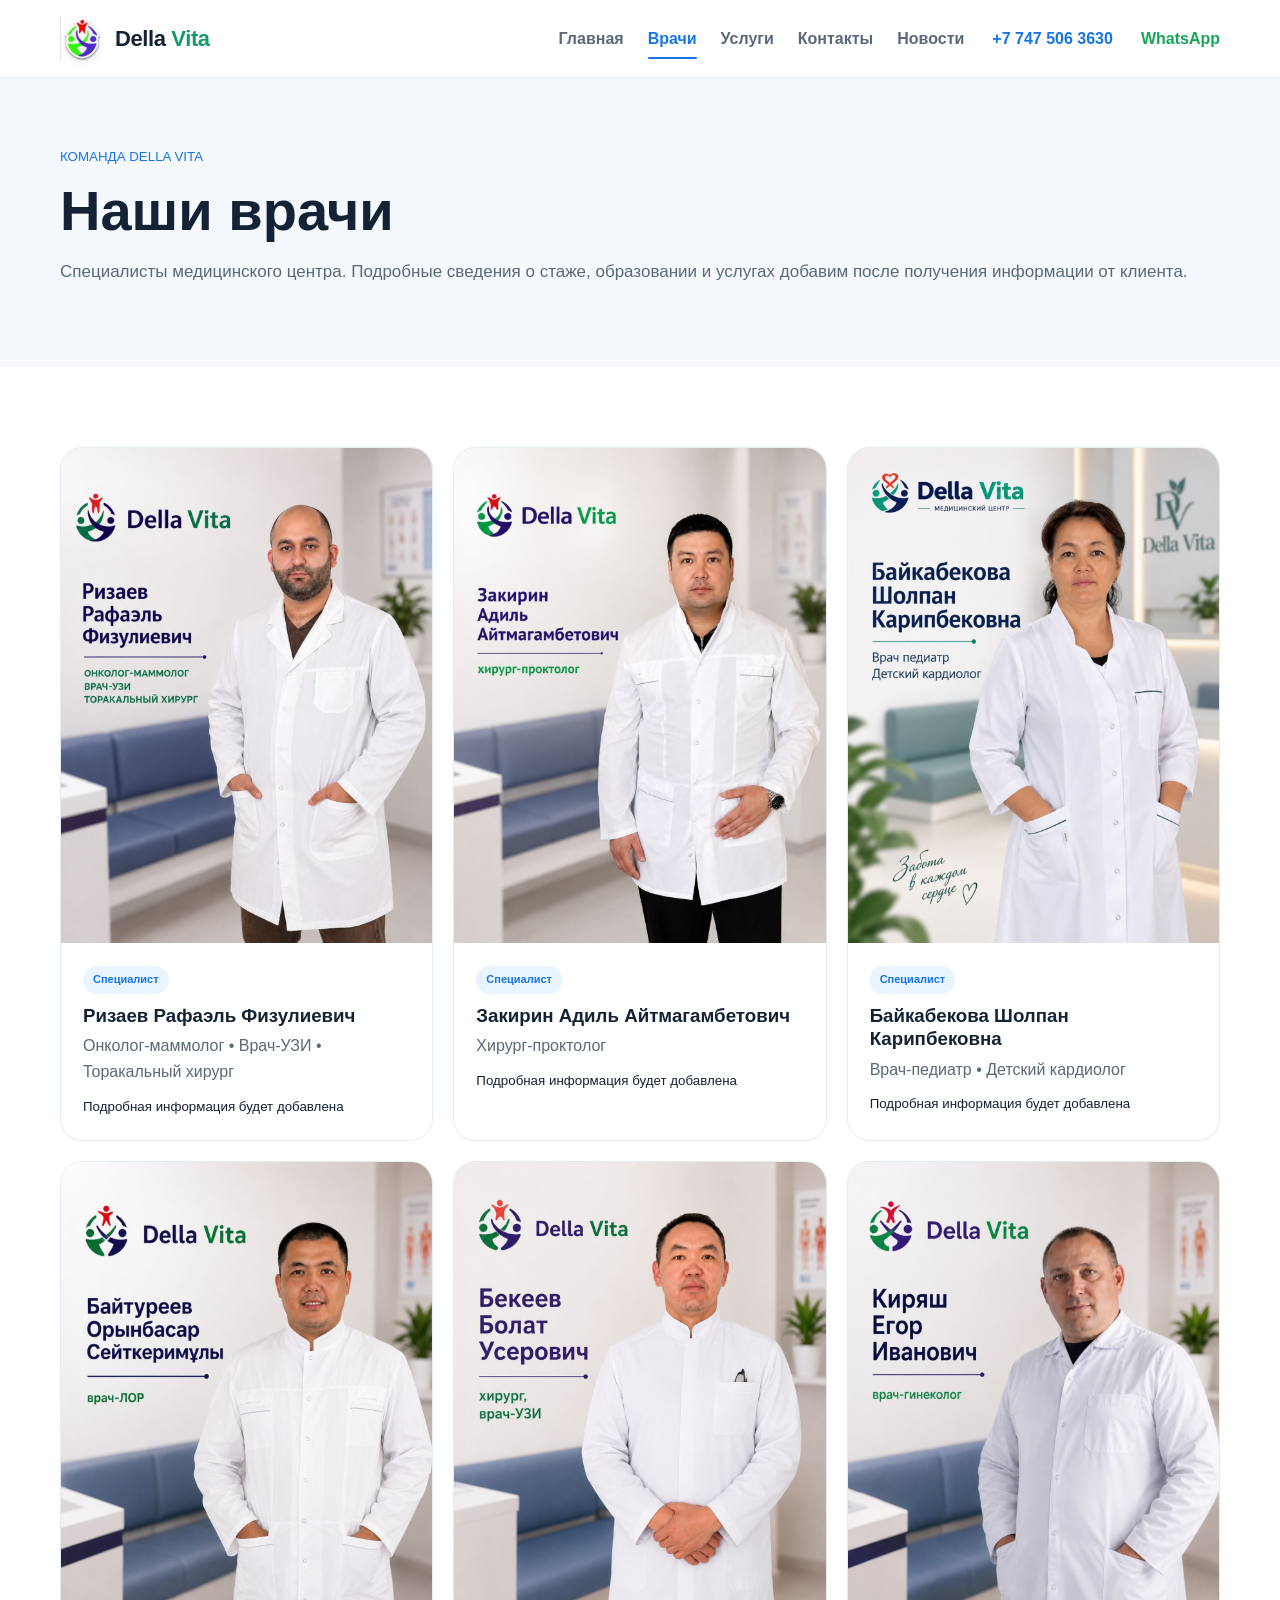
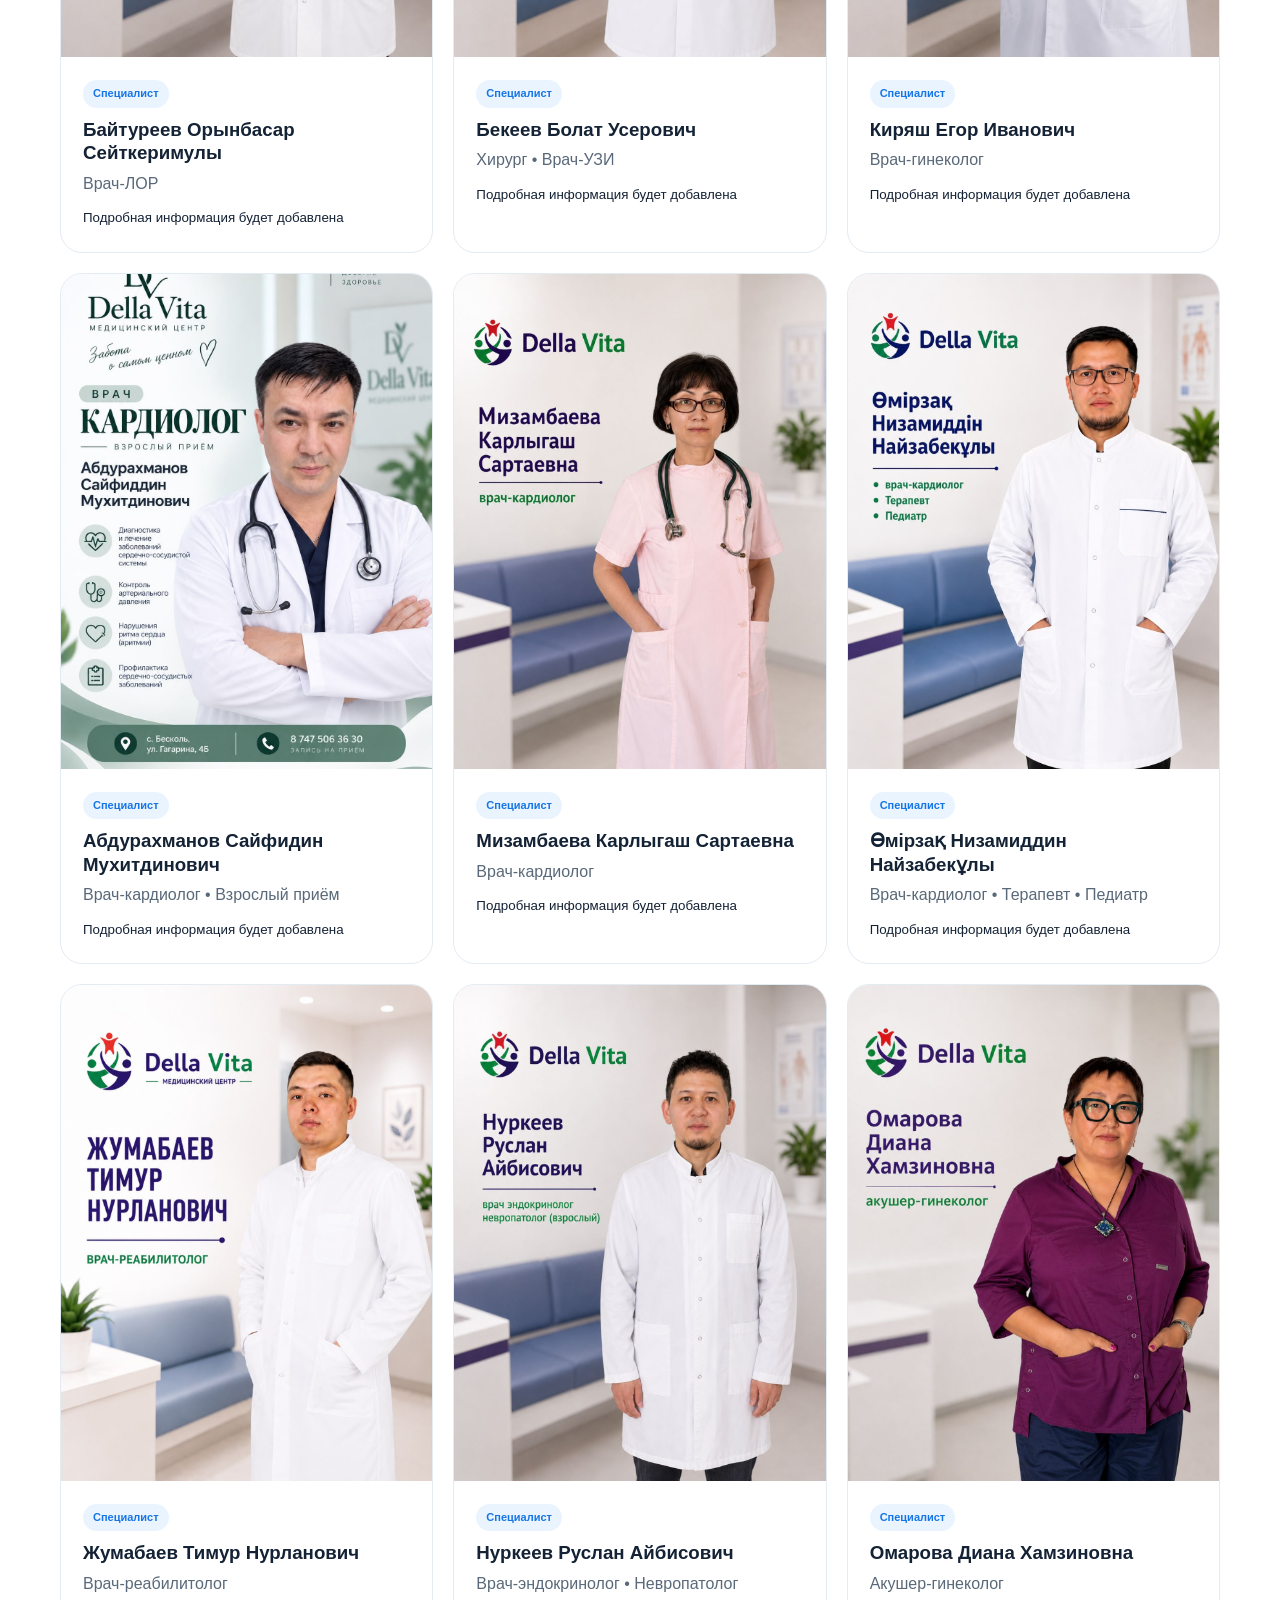
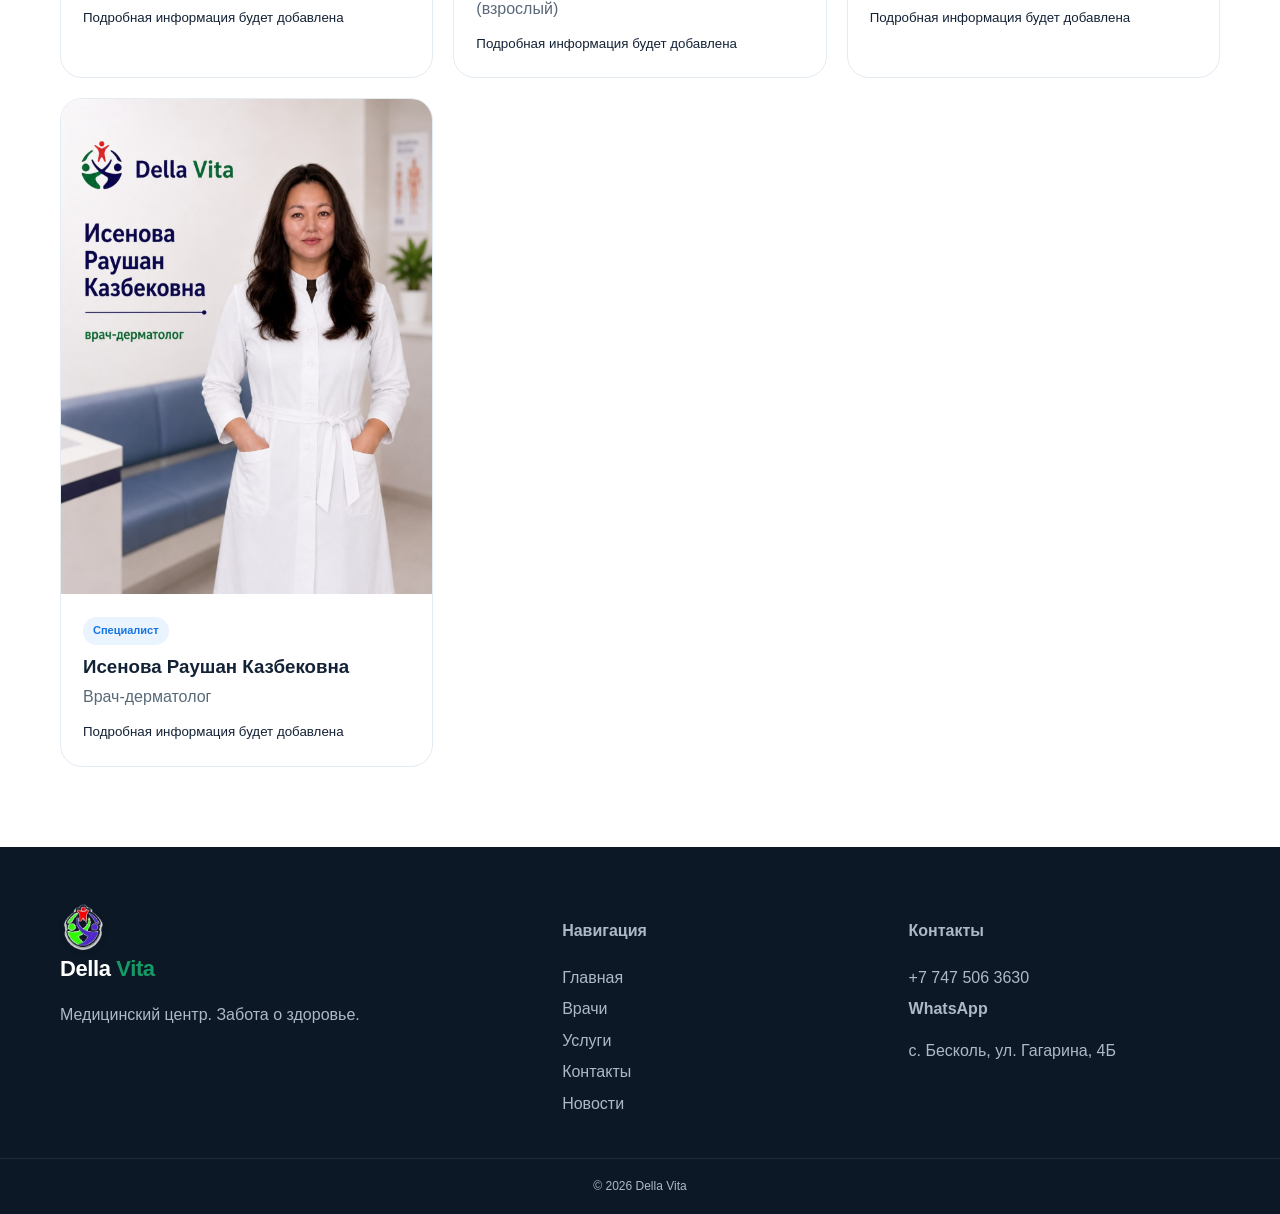
==== doctors.html @ 8c494fd3 "Add files via upload" ====
<!DOCTYPE html>
<html lang="ru">
 <head>
  <meta charset="utf-8"/>
  <meta content="width=device-width,initial-scale=1" name="viewport"/>
  <meta content="Врачи медицинского центра Della Vita: специалисты и направления приёма." name="description"/>
  <title>
   Врачи — Della Vita
  </title>
  <link href="style.css" rel="stylesheet"/>
 </head>
 <body>
  <header>
   <div class="wrap nav">
    <a class="logo" href="index.html">
     <img alt="Della Vita" src="logo.png"/>
     <span>
      Della
      <em>
       Vita
      </em>
     </span>
    </a>
    <button aria-label="Открыть меню" class="menuBtn" type="button">
     ☰
    </button>
    <nav>
     <a href="index.html">
      Главная
     </a>
     <a class="active" href="doctors.html">
      Врачи
     </a>
     <a href="services.html">
      Услуги
     </a>
     <a href="contacts.html">
      Контакты
     </a>
     <a href="news.html">
      Новости
     </a>
    </nav>
    <a class="phone" href="tel:+77475063630">
     +7 747 506 3630
    </a>
    <a aria-label="Написать в WhatsApp" class="waTop" href="https://wa.me/77475063630" rel="noopener" target="_blank">
     WhatsApp
    </a>
   </div>
  </header>
  <main>
   <section class="page">
    <div class="wrap">
     <small class="blue">
      КОМАНДА DELLA VITA
     </small>
     <h1>
      Наши врачи
     </h1>
     <p>
      Специалисты медицинского центра. Подробные сведения о стаже, образовании и услугах добавим после получения информации от клиента.
     </p>
    </div>
   </section>
   <section class="section">
    <div class="wrap">
     <div class="doctorGrid">
      <article class="doctor">
       <div class="doctorPhoto">
        <img alt="Ризаев Рафаэль Физулиевич" loading="lazy" src="doctor-01.jpg"/>
       </div>
       <div>
        <span class="tag">
         Специалист
        </span>
        <h3>
         Ризаев Рафаэль Физулиевич
        </h3>
        <p>
         Онколог-маммолог • Врач-УЗИ • Торакальный хирург
        </p>
        <small>
         Подробная информация будет добавлена
        </small>
       </div>
      </article>
      <article class="doctor">
       <div class="doctorPhoto">
        <img alt="Закирин Адиль Айтмагамбетович" loading="lazy" src="doctor-02.jpg"/>
       </div>
       <div>
        <span class="tag">
         Специалист
        </span>
        <h3>
         Закирин Адиль Айтмагамбетович
        </h3>
        <p>
         Хирург-проктолог
        </p>
        <small>
         Подробная информация будет добавлена
        </small>
       </div>
      </article>
      <article class="doctor">
       <div class="doctorPhoto">
        <img alt="Байкабекова Шолпан Карипбековна" loading="lazy" src="doctor-03.jpg"/>
       </div>
       <div>
        <span class="tag">
         Специалист
        </span>
        <h3>
         Байкабекова Шолпан Карипбековна
        </h3>
        <p>
         Врач-педиатр • Детский кардиолог
        </p>
        <small>
         Подробная информация будет добавлена
        </small>
       </div>
      </article>
      <article class="doctor">
       <div class="doctorPhoto">
        <img alt="Байтуреев Орынбасар Сейткеримулы" loading="lazy" src="doctor-04.jpg"/>
       </div>
       <div>
        <span class="tag">
         Специалист
        </span>
        <h3>
         Байтуреев Орынбасар Сейткеримулы
        </h3>
        <p>
         Врач-ЛОР
        </p>
        <small>
         Подробная информация будет добавлена
        </small>
       </div>
      </article>
      <article class="doctor">
       <div class="doctorPhoto">
        <img alt="Бекеев Болат Усерович" loading="lazy" src="doctor-05.jpg"/>
       </div>
       <div>
        <span class="tag">
         Специалист
        </span>
        <h3>
         Бекеев Болат Усерович
        </h3>
        <p>
         Хирург • Врач-УЗИ
        </p>
        <small>
         Подробная информация будет добавлена
        </small>
       </div>
      </article>
      <article class="doctor">
       <div class="doctorPhoto">
        <img alt="Киряш Егор Иванович" loading="lazy" src="doctor-06.jpg"/>
       </div>
       <div>
        <span class="tag">
         Специалист
        </span>
        <h3>
         Киряш Егор Иванович
        </h3>
        <p>
         Врач-гинеколог
        </p>
        <small>
         Подробная информация будет добавлена
        </small>
       </div>
      </article>
      <article class="doctor">
       <div class="doctorPhoto">
        <img alt="Абдурахманов Сайфидин Мухитдинович" loading="lazy" src="doctor-07.jpg"/>
       </div>
       <div>
        <span class="tag">
         Специалист
        </span>
        <h3>
         Абдурахманов Сайфидин Мухитдинович
        </h3>
        <p>
         Врач-кардиолог • Взрослый приём
        </p>
        <small>
         Подробная информация будет добавлена
        </small>
       </div>
      </article>
      <article class="doctor">
       <div class="doctorPhoto">
        <img alt="Мизамбаева Карлыгаш Сартаевна" loading="lazy" src="doctor-08.jpg"/>
       </div>
       <div>
        <span class="tag">
         Специалист
        </span>
        <h3>
         Мизамбаева Карлыгаш Сартаевна
        </h3>
        <p>
         Врач-кардиолог
        </p>
        <small>
         Подробная информация будет добавлена
        </small>
       </div>
      </article>
      <article class="doctor">
       <div class="doctorPhoto">
        <img alt="Өмірзақ Низамиддин Найзабекұлы" loading="lazy" src="doctor-09.jpg"/>
       </div>
       <div>
        <span class="tag">
         Специалист
        </span>
        <h3>
         Өмірзақ Низамиддин Найзабекұлы
        </h3>
        <p>
         Врач-кардиолог • Терапевт • Педиатр
        </p>
        <small>
         Подробная информация будет добавлена
        </small>
       </div>
      </article>
      <article class="doctor">
       <div class="doctorPhoto">
        <img alt="Жумабаев Тимур Нурланович" loading="lazy" src="doctor-10.jpg"/>
       </div>
       <div>
        <span class="tag">
         Специалист
        </span>
        <h3>
         Жумабаев Тимур Нурланович
        </h3>
        <p>
         Врач-реабилитолог
        </p>
        <small>
         Подробная информация будет добавлена
        </small>
       </div>
      </article>
      <article class="doctor">
       <div class="doctorPhoto">
        <img alt="Нуркеев Руслан Айбисович" loading="lazy" src="doctor-11.jpg"/>
       </div>
       <div>
        <span class="tag">
         Специалист
        </span>
        <h3>
         Нуркеев Руслан Айбисович
        </h3>
        <p>
         Врач-эндокринолог • Невропатолог (взрослый)
        </p>
        <small>
         Подробная информация будет добавлена
        </small>
       </div>
      </article>
      <article class="doctor">
       <div class="doctorPhoto">
        <img alt="Омарова Диана Хамзиновна" loading="lazy" src="doctor-12.jpg"/>
       </div>
       <div>
        <span class="tag">
         Специалист
        </span>
        <h3>
         Омарова Диана Хамзиновна
        </h3>
        <p>
         Акушер-гинеколог
        </p>
        <small>
         Подробная информация будет добавлена
        </small>
       </div>
      </article>
      <article class="doctor">
       <div class="doctorPhoto">
        <img alt="Исенова Раушан Казбековна" loading="lazy" src="doctor-13.jpg"/>
       </div>
       <div>
        <span class="tag">
         Специалист
        </span>
        <h3>
         Исенова Раушан Казбековна
        </h3>
        <p>
         Врач-дерматолог
        </p>
        <small>
         Подробная информация будет добавлена
        </small>
       </div>
      </article>
     </div>
    </div>
   </section>
  </main>
  <footer>
   <div class="wrap foot">
    <div>
     <a class="logo" href="index.html">
      <img alt="Della Vita" src="logo.png"/>
      <span>
       Della
       <em>
        Vita
       </em>
      </span>
     </a>
     <p>
      Медицинский центр. Забота о здоровье.
     </p>
    </div>
    <div>
     <h4>
      Навигация
     </h4>
     <a href="index.html">
      Главная
     </a>
     <a href="doctors.html">
      Врачи
     </a>
     <a href="services.html">
      Услуги
     </a>
     <a href="contacts.html">
      Контакты
     </a>
     <a href="news.html">
      Новости
     </a>
    </div>
    <div>
     <h4>
      Контакты
     </h4>
     <a href="tel:+77475063630">
      +7 747 506 3630
     </a>
     <a class="waFooter" href="https://wa.me/77475063630" rel="noopener" target="_blank">
      WhatsApp
     </a>
     <p>
      с. Бесколь, ул. Гагарина, 4Б
     </p>
    </div>
   </div>
   <div class="copy">
    © 2026 Della Vita
   </div>
  </footer>
  <script src="script.js">
  </script>
 </body>
</html>
---- style.css ----
* {
    box-sizing:border-box;
}
body {
    margin:0;
    font-family:Arial,sans-serif;
    color:#142235;
    line-height:1.6;
    overflow-x:hidden;
}
a {
    text-decoration:none;
}
.wrap {
    width:min(1160px,calc(100% - 32px));
    margin:auto;
}
header {
    height:78px;
    border-bottom:1px solid #e5edf4;
    background:#fff;
}
.nav {
    height:100%;
    display:flex;
    align-items:center;
    gap:28px;
}
.logo {
    font-size:21px;
    font-weight:800;
    color:#142235;
}
.logo b {
    display:inline-grid;
    place-items:center;
    background:#1675e5;
    color:#fff;
    width:38px;
    height:38px;
    border-radius:11px;
    margin-right:8px;
}
.nav nav {
    display:flex;
    gap:24px;
    margin-left:auto;
}
.nav nav a {
    color:#596979;
    font-weight:700;
}
.nav nav a.active,.nav nav a:hover {
    color:#1675e5;
}
.phone {
    color:#1675e5;
    font-weight:800;
}
.menuBtn {
    display:none;
}
.hero {
    padding:75px 0;
    background:linear-gradient(135deg,#f2f8ff,#fff);
}
.heroGrid {
    display:grid;
    grid-template-columns:1.05fr .95fr;
    gap:60px;
    align-items:center;
}
.blue {
    color:#1675e5;
}
.hero h1,.page h1 {
    font-size:56px;
    line-height:1.08;
    margin:12px 0;
}
.hero p,.page p {
    color:#596979;
    font-size:17px;
}
.btn {
    display:inline-block;
    padding:13px 21px;
    background:#1675e5;
    color:#fff;
    border-radius:12px;
    font-weight:800;
    margin:10px 7px 0 0;
}
.btn.dark {
    background:#142235;
}
.btn.light {
    background:#fff;
    color:#142235;
    border:1px solid #e2eaf1;
}
.facts {
    margin-top:28px;
}
.cardBlue {
    position:relative;
    overflow:hidden;
    min-height:430px;
    border-radius:30px;
    background:linear-gradient(145deg,#0d5fc7,#48a6ff);
    color:#fff;
    padding:40px;
    display:flex;
    flex-direction:column;
    justify-content:end;
}
.cardBlue .plus {
    font-size:150px;
    opacity:.12;
    position:absolute;
    right:30px;
    top:20px;
    line-height:1;
}
.section {
    padding:80px 0;
}
.grid3,.doctorGrid,.blogGrid {
    display:grid;
    grid-template-columns:repeat(3,1fr);
    gap:20px;
}
.box,.doctor,.blog {
    border:1px solid #e3ebf3;
    border-radius:22px;
    overflow:hidden;
    background:#fff;
    padding:28px;
}
.soft,.page {
    background:#f5f9fd;
}
.preview {
    display:grid;
    grid-template-columns:.75fr 1.25fr;
    border:1px solid #e3ebf3;
    border-radius:22px;
    overflow:hidden;
    background:#fff;
}
.photo,.blogImg {
    min-height:280px;
    background:#e2f1ff;
    display:grid;
    place-items:center;
    color:#8098ad;
    font-weight:700;
}
.preview>div:last-child {
    padding:38px;
}
.tag {
    display:inline-block;
    background:#eaf4ff;
    color:#1675e5;
    padding:5px 10px;
    border-radius:20px;
    font-size:11px;
    font-weight:800;
}
.cta {
    background:#142235;
    color:#fff;
    border-radius:22px;
    padding:35px;
    display:flex;
    justify-content:space-between;
    align-items:center;
}
.page {
    padding:65px 0;
}
.serviceGrid,.contactGrid {
    display:grid;
    grid-template-columns:repeat(2,1fr);
    gap:20px;
}
.doctor {
    padding:0;
}
.doctor>div:last-child {
    padding:22px;
}
.blog {
    padding:0;
}
.blog .pad {
    padding:22px;
}
.notice {
    padding:18px;
    background:#edf7ff;
    border-radius:14px;
    margin-top:22px;
}
footer {
    background:#0d1826;
    color:#aeb9c7;
    padding:50px 0 0;
}
.foot {
    display:grid;
    grid-template-columns:1.5fr 1fr 1fr;
    gap:35px;
    padding-bottom:35px;
}
.foot a {
    color:#aeb9c7;
    display:block;
    margin:6px 0;
}
.foot .logo {
    color:#fff;
}
.copy {
    text-align:center;
    border-top:1px solid #ffffff15;
    padding:18px;
    font-size:12px;
}
@media(max-width:800px) {
    .nav nav {
        display:none;
    }
    .menuBtn {
        display:block;
        margin-left:auto;
        border:0;
        background:none;
        font-size:25px;
    }
    .phone {
        display:none;
    }
    .heroGrid,.preview {
        grid-template-columns:1fr;
    }
    .grid3,.doctorGrid,.blogGrid {
        grid-template-columns:1fr 1fr;
    }
    .serviceGrid,.contactGrid {
        grid-template-columns:1fr;
    }
    .foot {
        grid-template-columns:1fr 1fr;
    }
}
@media(max-width:560px) {
    .hero h1,.page h1 {
        font-size:40px;
    }
    .section {
        padding:60px 0;
    }
    .grid3,.doctorGrid,.blogGrid {
        grid-template-columns:1fr;
    }
    .cta {
        display:block;
    }
    .foot {
        grid-template-columns:1fr;
    }
    .cardBlue {
        min-height:300px;
    }
}
/* Doctor photos and stable cards */ .doctor {
    padding:0;
    display:flex;
    flex-direction:column;
    min-width:0;
}
.doctorPhoto {
    aspect-ratio:3/4;
    background:#eaf4ff;
    overflow:hidden;
}
.doctorPhoto img {
    width:100%;
    height:100%;
    object-fit:cover;
    display:block;
}
.doctor>div:last-child {
    padding:22px;
    flex:1;
}
.doctor h3 {
    margin:10px 0 6px;
    line-height:1.25;
}
.doctor p {
    color:#596979;
    margin:0 0 8px;
}
.previewPhoto {
    padding:0;
    overflow:hidden;
}
.previewPhoto img {
    width:100%;
    height:100%;
    min-height:280px;
    object-fit:cover;
    display:block;
}
@media(max-width:800px) {
    .nav {
        position:relative;
    }
    .nav nav.mobileOpen {
        display:flex;
        position:absolute;
        top:78px;
        left:0;
        right:0;
        margin:0;
        padding:16px;
        background:#fff;
        border:1px solid #e5edf4;
        border-radius:0 0 16px 16px;
        box-shadow:0 14px 35px #14223520;
        flex-direction:column;
        gap:14px;
        z-index:20;
    }
    .menuBtn {
        cursor:pointer;
    }
}
/* ===== Modern motion & interactions ===== */ html {
    scroll-behavior:smooth;
}
body {
    background:#fff;
}
body:before {
    content:"";
    position:fixed;
    left:0;
    top:0;
    width:var(--scroll-progress,0%);
    height:3px;
    background:#1675e5;
    z-index:9999;
    box-shadow:0 0 12px #1675e566;
    transition:width .08s linear;
}
header {
    position:sticky;
    top:0;
    z-index:100;
    transition:box-shadow .35s ease,background .35s ease,transform .35s ease;
}
header.scrolled {
    box-shadow:0 8px 28px #14223518;
    background:#fffffff2;
    backdrop-filter:blur(12px);
}
.logo {
    transition:transform .25s ease,color .25s ease;
}
.logo:hover {
    transform:translateY(-2px);
}
.logo b {
    transition:transform .35s ease,box-shadow .35s ease;
}
.logo:hover b {
    transform:rotate(-8deg) scale(1.08);
    box-shadow:0 8px 18px #1675e54d;
}
.nav nav a {
    position:relative;
    transition:color .25s ease,transform .25s ease;
}
.nav nav a:after {
    content:"";
    position:absolute;
    left:0;
    right:100%;
    bottom:-8px;
    height:2px;
    background:#1675e5;
    border-radius:4px;
    transition:right .25s ease;
}
.nav nav a:hover {
    transform:translateY(-2px);
}
.nav nav a:hover:after,.nav nav a.active:after {
    right:0;
}
.phone {
    transition:transform .25s ease,opacity .25s ease;
}
.phone:hover {
    transform:translateY(-2px);
    opacity:.8;
}
.menuBtn {
    transition:transform .25s ease;
}
.menuBtn:hover {
    transform:scale(1.12) rotate(3deg);
}
.hero {
    position:relative;
    overflow:hidden;
}
.hero:before {
    content:"";
    position:absolute;
    width:420px;
    height:420px;
    border-radius:50%;
    background:#1675e50d;
    right:-180px;
    top:-180px;
    animation:floatBlob 8s ease-in-out infinite;
}
@keyframes floatBlob {
    0%,100% {
        transform:translate(0,0) scale(1);
    }
    50% {
        transform:translate(-25px,25px) scale(1.06);
    }
}
.heroGrid>div:first-child {
    animation:heroIn .8s ease both;
}
.cardBlue {
    animation:heroCardIn 1s .15s ease both;
    transition:transform .45s ease,box-shadow .45s ease;
}
.cardBlue:hover {
    transform:translateY(-8px) rotate(.4deg);
    box-shadow:0 24px 50px #1675e52e;
}
.cardBlue .plus {
    transition:transform .7s ease,opacity .4s ease;
}
.cardBlue:hover .plus {
    transform:rotate(18deg) scale(1.08);
    opacity:.18;
}
@keyframes heroIn {
    from {
        opacity:0;
        transform:translateX(-35px);
    }
    to {
        opacity:1;
        transform:none;
    }
}
@keyframes heroCardIn {
    from {
        opacity:0;
        transform:translateX(35px) scale(.97);
    }
    to {
        opacity:1;
        transform:none;
    }
}
.btn {
    position:relative;
    overflow:hidden;
    transition:transform .25s ease,box-shadow .25s ease,background .25s ease;
}
.btn:before {
    content:"";
    position:absolute;
    inset:0;
    background:linear-gradient(110deg,transparent 25%,#ffffff55 50%,transparent 75%);
    transform:translateX(-120%);
    transition:transform .6s ease;
}
.btn:hover {
    transform:translateY(-3px);
    box-shadow:0 12px 25px #1675e52e;
}
.btn:hover:before {
    transform:translateX(120%);
}
.btn:active {
    transform:translateY(0) scale(.98);
}
.box,.doctor,.newsCard,.blog,.preview,.cta {
    transition:transform .4s cubic-bezier(.2,.8,.2,1),box-shadow .4s ease,border-color .4s ease;
}
.box:hover,.doctor:hover,.newsCard:hover,.blog:hover,.preview:hover {
    transform:translateY(-8px);
    box-shadow:0 18px 40px #14223518;
    border-color:#cfe2f4;
}
.box:hover .blue,.doctor:hover .tag,.newsCard:hover .tag {
    letter-spacing:.4px;
}
.doctorPhoto,.previewPhoto {
    position:relative;
}
.doctorPhoto:after,.previewPhoto:after {
    content:"";
    position:absolute;
    inset:0;
    background:linear-gradient(120deg,transparent 30%,#fff4 50%,transparent 70%);
    transform:translateX(-120%);
    transition:transform .7s ease;
}
.doctor:hover .doctorPhoto:after,.preview:hover .previewPhoto:after {
    transform:translateX(120%);
}
.doctorPhoto img,.previewPhoto img {
    transition:transform .7s cubic-bezier(.2,.8,.2,1),filter .5s ease;
}
.doctor:hover .doctorPhoto img,.preview:hover .previewPhoto img {
    transform:scale(1.055);
    filter:saturate(1.08);
}
.tag {
    transition:transform .25s ease,background .25s ease,color .25s ease,letter-spacing .25s ease;
}
.doctor:hover .tag {
    transform:translateY(-2px);
    background:#dff0ff;
}
.section> .wrap>h2,.page h1,.page p {
    transition:transform .6s ease;
}
.reveal {
    opacity:0;
    transform:translateY(35px);
    transition:opacity .75s ease,transform .75s cubic-bezier(.2,.8,.2,1);
}
.reveal.visible {
    opacity:1;
    transform:none;
}
.reveal.delay-1 {
    transition-delay:.08s;
}
.reveal.delay-2 {
    transition-delay:.16s;
}
.reveal.delay-3 {
    transition-delay:.24s;
}
.grid3 .box:nth-child(2),.doctorGrid .doctor:nth-child(2),.serviceGrid .box:nth-child(2),.newsGrid .newsCard:nth-child(2) {
    transition-delay:.08s;
}
.grid3 .box:nth-child(3),.doctorGrid .doctor:nth-child(3),.serviceGrid .box:nth-child(3),.newsGrid .newsCard:nth-child(3) {
    transition-delay:.16s;
}
.facts {
    animation:fadeUp .9s .45s ease both;
}
@keyframes fadeUp {
    from {
        opacity:0;
        transform:translateY(14px);
    }
    to {
        opacity:1;
        transform:none;
    }
}
.foot a {
    transition:color .2s ease,transform .2s ease;
}
.foot a:hover {
    color:#fff;
    transform:translateX(4px);
}
.copy {
    transition:background .3s ease;
}
.copy:hover {
    background:#ffffff08;
}
.newsGrid {
    display:grid;
    grid-template-columns:repeat(3,1fr);
    gap:20px;
}
.newsCard {
    border:1px solid #e3ebf3;
    border-radius:22px;
    overflow:hidden;
    background:#fff;
}
.newsIcon {
    height:180px;
    display:grid;
    place-items:center;
    font-size:64px;
    color:#1675e5;
    background:linear-gradient(135deg,#edf7ff,#fff);
    transition:transform .5s ease,background .5s ease;
}
.newsCard:hover .newsIcon {
    transform:scale(1.04);
    background:linear-gradient(135deg,#e1f2ff,#f8fcff);
}
.newsCard .pad {
    padding:25px;
}
.newsDate {
    display:block;
    color:#8090a0;
    font-size:13px;
    margin-top:14px;
}
.arrowLink {
    display:inline-block;
    transition:transform .25s ease;
}
.arrowLink:hover {
    transform:translateX(5px);
}
@media(max-width:800px) {
    .newsGrid {
        grid-template-columns:1fr 1fr;
    }
    .hero:before {
        width:260px;
        height:260px;
    }
    .cardBlue:hover {
        transform:translateY(-4px);
    }
}
@media(max-width:560px) {
    .newsGrid {
        grid-template-columns:1fr;
    }
    .doctor:hover,.box:hover,.newsCard:hover,.blog:hover,.preview:hover {
        transform:translateY(-4px);
    }
}
@media(prefers-reduced-motion:reduce) {
    html {
        scroll-behavior:auto;
    }
    *,*:before,*:after {
        animation:none!important;
        transition:none!important;
    }
    .reveal {
        opacity:1;
        transform:none;
    }
}
.waTop,.waFooter {
    color:#18a558;
    font-weight:800;
    transition:transform .25s ease,opacity .25s ease;
}
.waTop {
    white-space:nowrap;
}
.waTop:hover,.waFooter:hover {
    transform:translateY(-2px);
    opacity:.8;
}
.waFooter {
    display:block;
    margin:6px 0;
}
.btn.whatsapp {
    background:#18a558;
}
.btn.whatsapp:hover {
    background:#128c4b;
    transform:translateY(-2px);
}
@media(max-width:800px) {
    .waTop {
        display:none;
    }
}
/* Real Della Vita logo */ .logo {
    display:inline-flex;
    align-items:center;
    gap:9px;
    white-space:nowrap;
    font-size:22px!important;
    font-weight:800!important;
    color:#142235!important;
    transition:transform .25s ease,color .25s ease;
}
.logo img {
    width:46px;
    height:46px;
    object-fit:contain;
    display:block;
    filter:drop-shadow(0 2px 3px rgba(0,0,0,.08));
}
.logo span {
    letter-spacing:-.4px;
}
.logo em {
    font-style:normal;
    color:#159b65;
}
.foot .logo {
    color:#fff!important;
}
.foot .logo img {
    width:48px;
    height:48px;
}
@media(max-width:560px) {
    .logo img {
        width:40px;
        height:40px;
    }
    .logo {
        font-size:19px!important;
        gap:7px;
    }
}
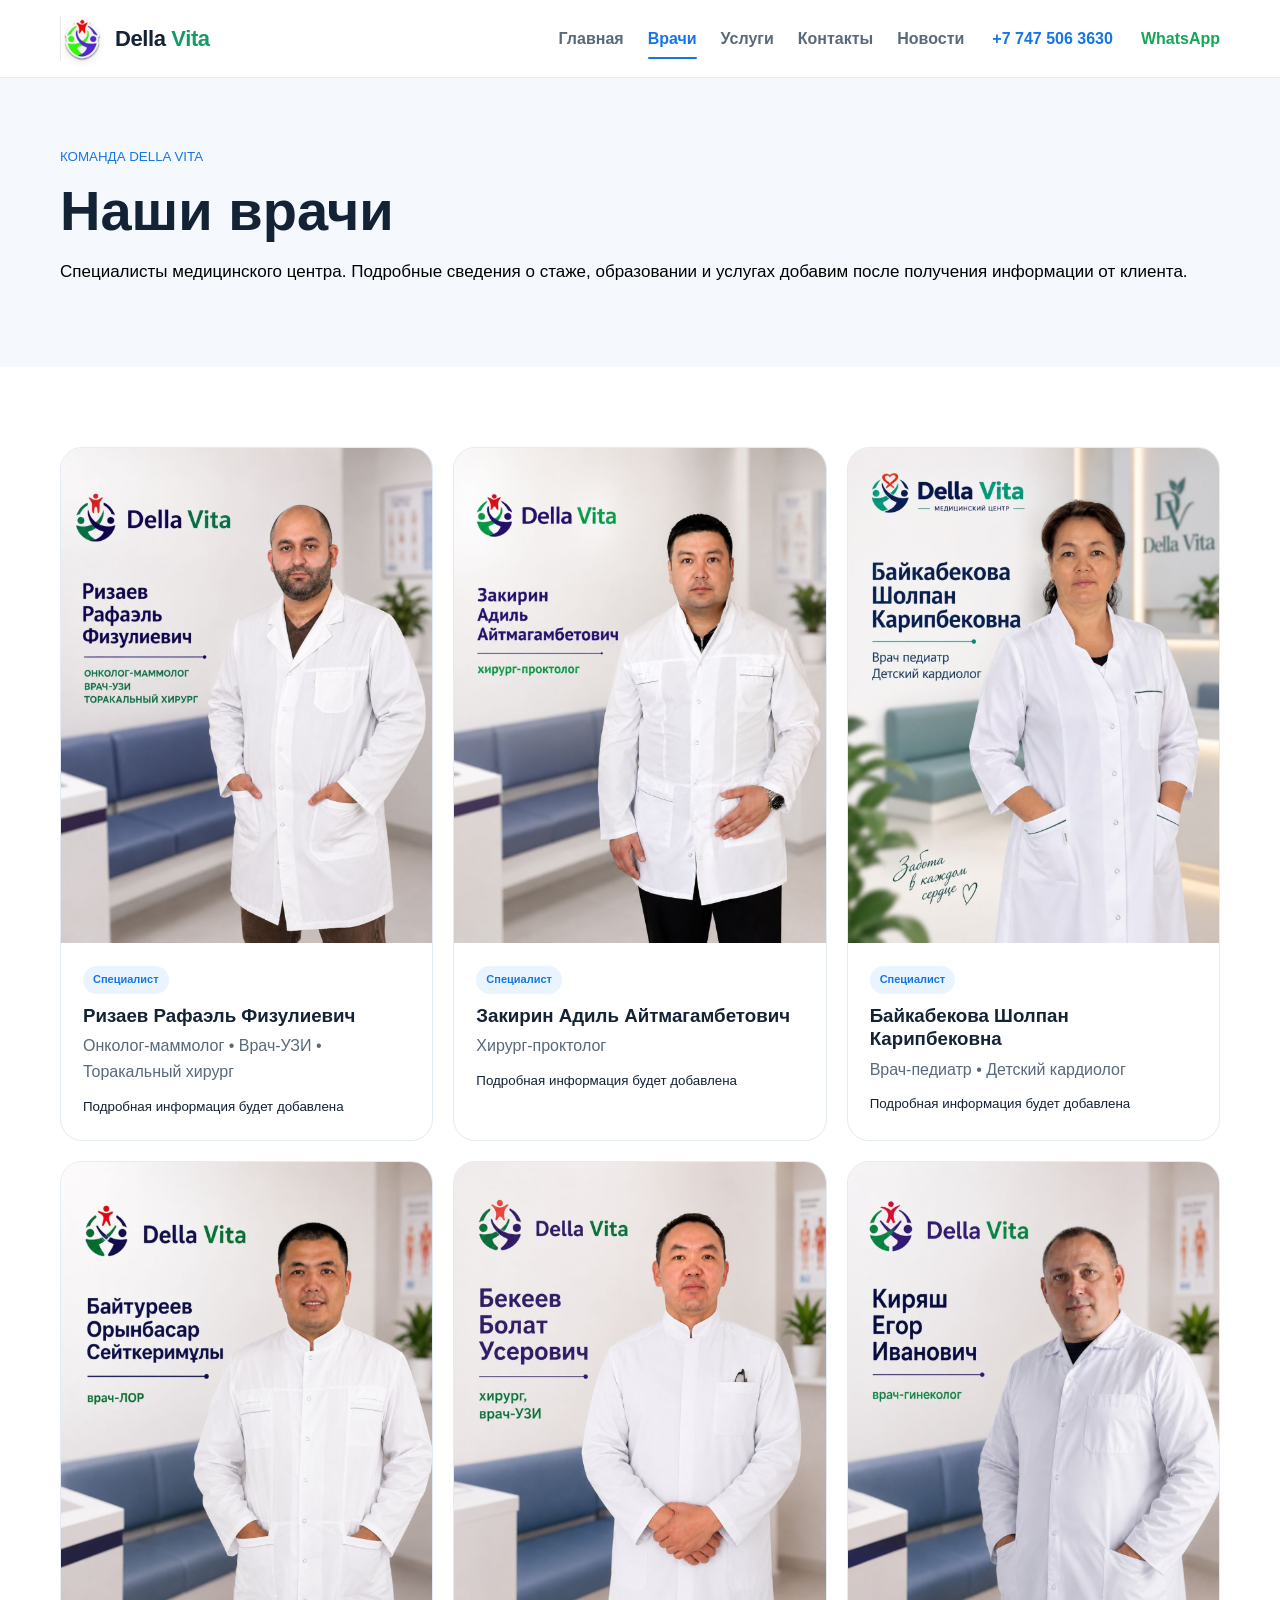
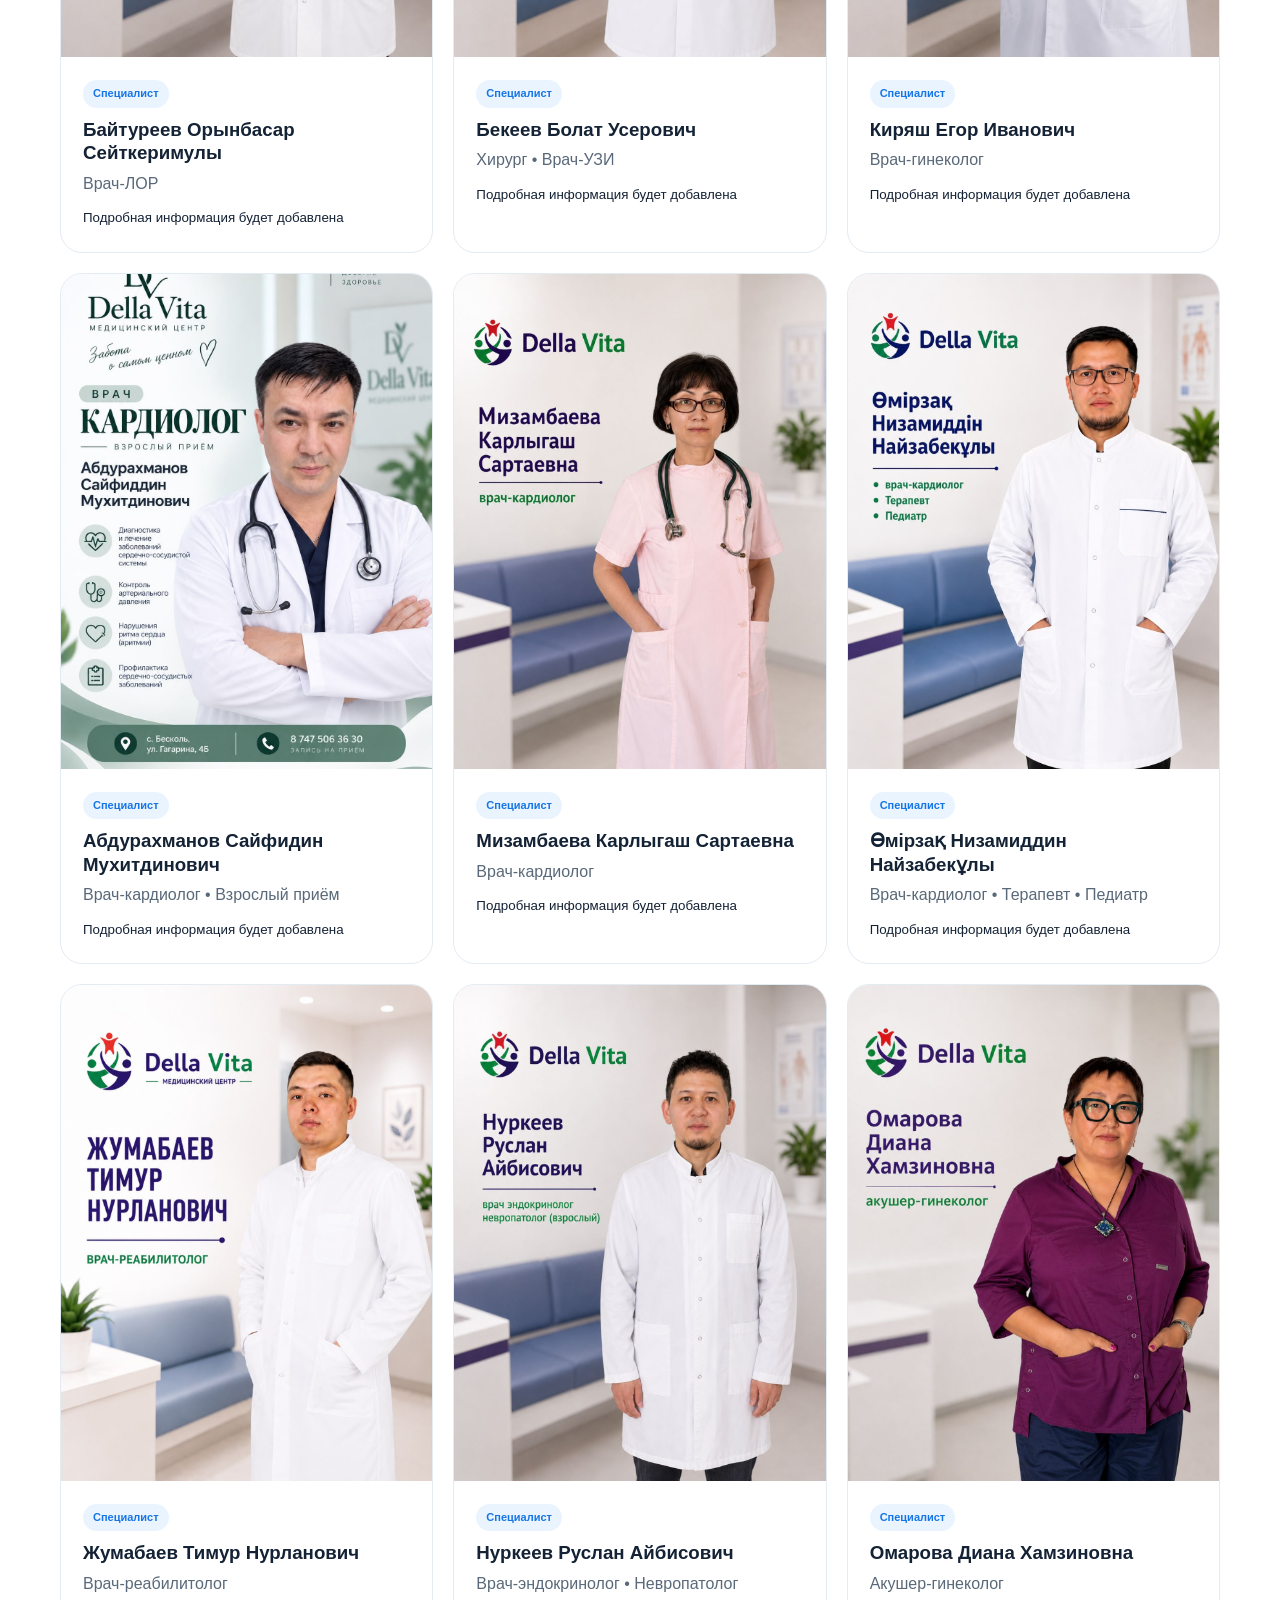
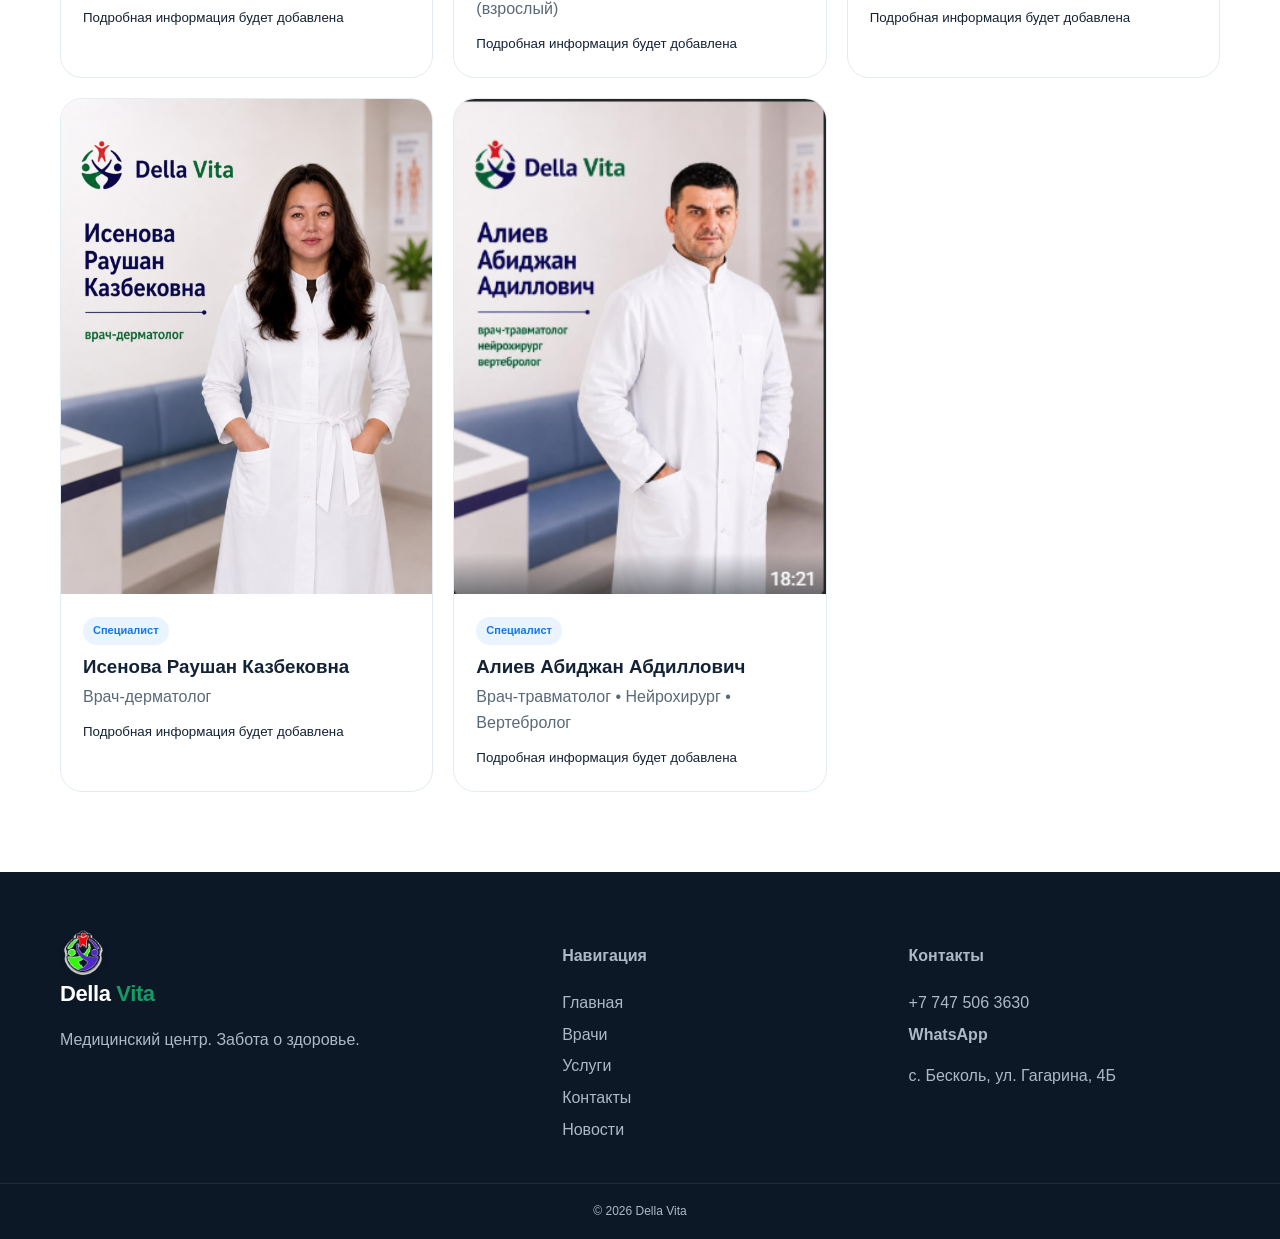
==== commit c5d2d127: "Add files via upload" ====
--- a/doctors.html
+++ b/doctors.html
@@ -313,6 +313,25 @@
         </small>
        </div>
       </article>
+      <article class="doctor">
+       <div class="doctorPhoto">
+        <img alt="Алиев Абиджан Абдиллович" loading="lazy" src="doctor-14.png"/>
+       </div>
+       <div>
+        <span class="tag">
+         Специалист
+        </span>
+        <h3>
+         Алиев Абиджан Абдиллович
+        </h3>
+        <p>
+         Врач-травматолог • Нейрохирург • Вертебролог
+        </p>
+        <small>
+         Подробная информация будет добавлена
+        </small>
+       </div>
+      </article>
      </div>
     </div>
    </section>
--- a/style.css
+++ b/style.css
@@ -79,7 +79,7 @@
     margin:12px 0;
 }
 .hero p,.page p {
-    color:#596979;
+    color:#000000;
     font-size:17px;
 }
 .btn {
